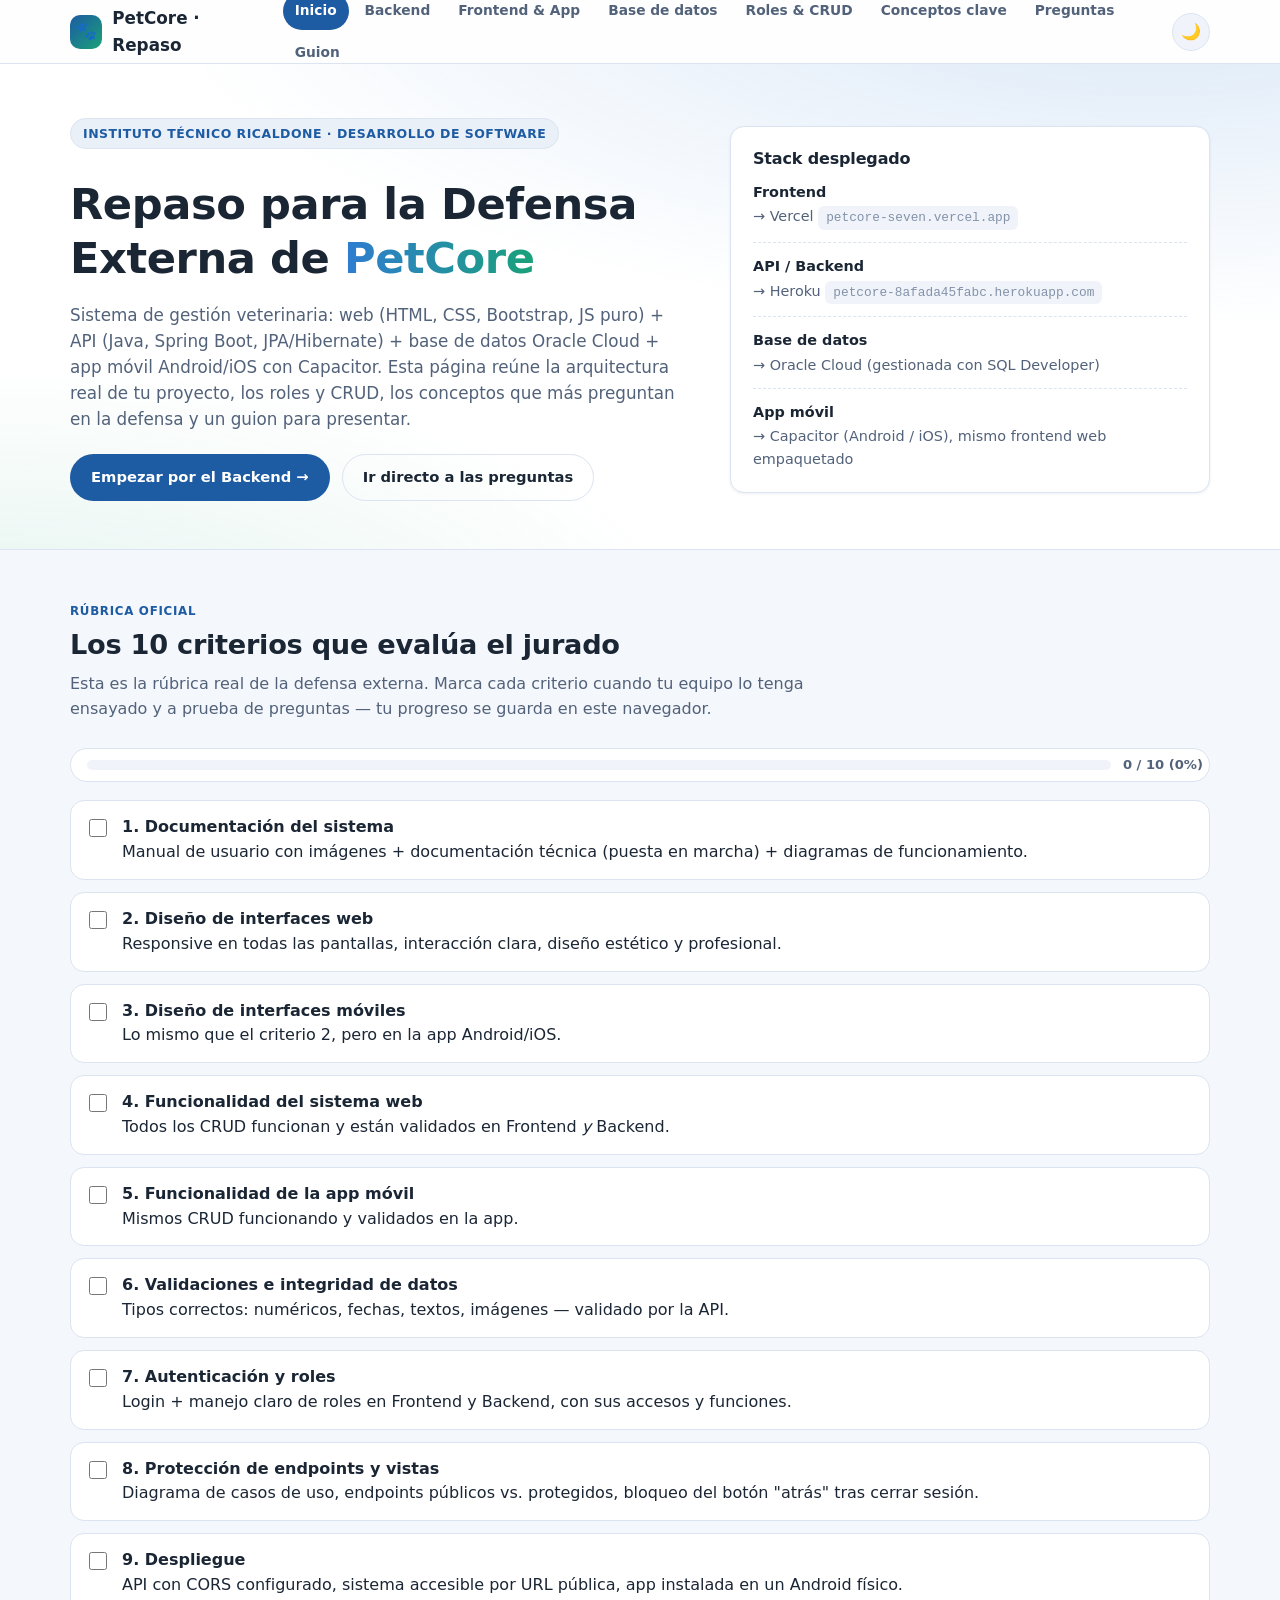
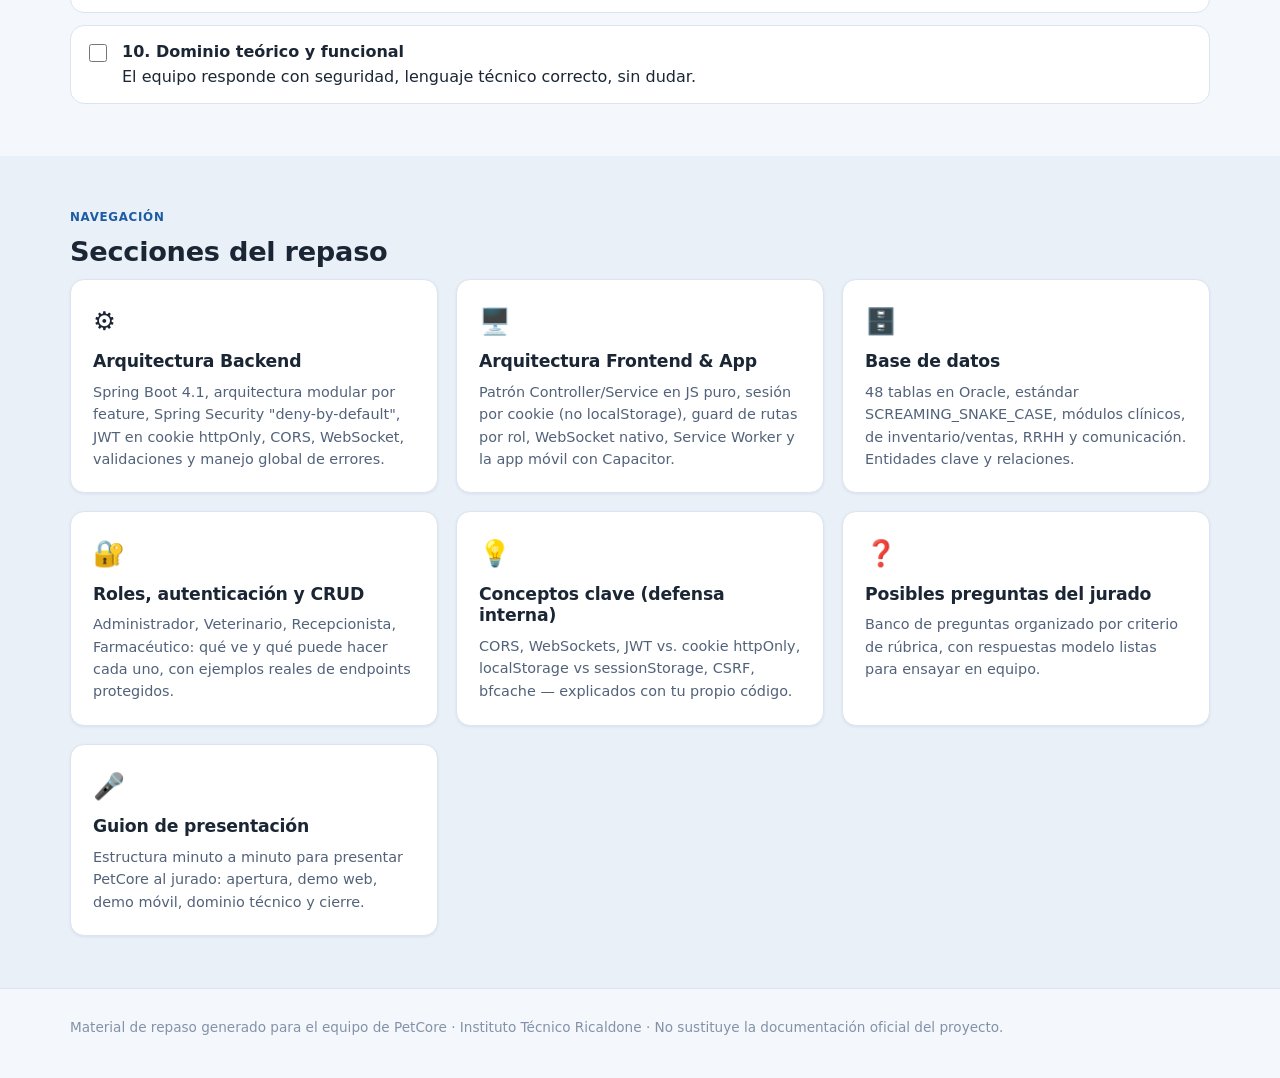
==== index.html @ d3f33282 "se ha creado la pagina para expo" ====
<!DOCTYPE html>
<html lang="es">
<head>
<meta charset="UTF-8">
<meta name="viewport" content="width=device-width, initial-scale=1.0">
<title>PetCore · Repaso Defensa Externa</title>
<meta name="description" content="Material de repaso para la defensa externa del sistema PetCore: arquitectura, roles, CRUD, conceptos clave y guion de presentación.">
<link rel="stylesheet" href="css/base.css">
<link rel="stylesheet" href="css/style_index.css">
</head>
<body>

<nav class="nav">
  <div class="nav__inner">
    <a href="index.html" class="nav__marca"><span class="nav__logo">🐾</span> PetCore · Repaso</a>
    <button class="nav__toggle" data-nav-toggle aria-label="Abrir menú" aria-expanded="false">☰</button>
    <ul class="nav__links" data-nav-links>
      <li><a href="index.html">Inicio</a></li>
      <li><a href="arquitectura-backend.html">Backend</a></li>
      <li><a href="arquitectura-frontend.html">Frontend &amp; App</a></li>
      <li><a href="base-datos.html">Base de datos</a></li>
      <li><a href="roles-permisos.html">Roles &amp; CRUD</a></li>
      <li><a href="conceptos-clave.html">Conceptos clave</a></li>
      <li><a href="preguntas-defensa.html">Preguntas</a></li>
      <li><a href="guion-presentacion.html">Guion</a></li>
    </ul>
    <button class="nav__tema" data-tema-toggle aria-label="Cambiar tema">🌙</button>
  </div>
</nav>

<header class="hero-index">
  <div class="contenedor hero-index__grid">
    <div>
      <span class="hero-pagina__kicker">Instituto Técnico Ricaldone · Desarrollo de Software</span>
      <h1>Repaso para la Defensa Externa de <span class="resalte">PetCore</span></h1>
      <p>Sistema de gestión veterinaria: web (HTML, CSS, Bootstrap, JS puro) + API (Java, Spring Boot, JPA/Hibernate) + base de datos Oracle Cloud + app móvil Android/iOS con Capacitor. Esta página reúne la arquitectura real de tu proyecto, los roles y CRUD, los conceptos que más preguntan en la defensa y un guion para presentar.</p>
      <div class="hero-index__botones">
        <a href="arquitectura-backend.html" class="btn btn-primario">Empezar por el Backend →</a>
        <a href="preguntas-defensa.html" class="btn btn-fantasma">Ir directo a las preguntas</a>
      </div>
    </div>
    <div class="tarjeta hero-index__stack">
      <h3>Stack desplegado</h3>
      <ul class="lista-stack">
        <li><strong>Frontend</strong> → Vercel <span class="archivo-ref">petcore-seven.vercel.app</span></li>
        <li><strong>API / Backend</strong> → Heroku <span class="archivo-ref">petcore-8afada45fabc.herokuapp.com</span></li>
        <li><strong>Base de datos</strong> → Oracle Cloud (gestionada con SQL Developer)</li>
        <li><strong>App móvil</strong> → Capacitor (Android / iOS), mismo frontend web empaquetado</li>
      </ul>
    </div>
  </div>
</header>

<section class="seccion">
  <div class="contenedor">
    <p class="etiqueta-seccion">Rúbrica oficial</p>
    <h2 class="titulo-seccion">Los 10 criterios que evalúa el jurado</h2>
    <p class="sub-seccion">Esta es la rúbrica real de la defensa externa. Marca cada criterio cuando tu equipo lo tenga ensayado y a prueba de preguntas — tu progreso se guarda en este navegador.</p>

    <div data-checklist-id="rubrica">
      <div class="progreso-wrap" style="margin-bottom:18px;">
        <div class="progreso-barra"><div class="progreso-relleno" data-progreso-barra></div></div>
        <span class="progreso-texto" data-progreso-texto>0 / 10</span>
      </div>

      <div class="rejilla" style="gap:12px;">
        <label class="check-item"><input type="checkbox" data-key="doc"><span><strong>1. Documentación del sistema</strong><br>Manual de usuario con imágenes + documentación técnica (puesta en marcha) + diagramas de funcionamiento.</span></label>
        <label class="check-item"><input type="checkbox" data-key="ui-web"><span><strong>2. Diseño de interfaces web</strong><br>Responsive en todas las pantallas, interacción clara, diseño estético y profesional.</span></label>
        <label class="check-item"><input type="checkbox" data-key="ui-movil"><span><strong>3. Diseño de interfaces móviles</strong><br>Lo mismo que el criterio 2, pero en la app Android/iOS.</span></label>
        <label class="check-item"><input type="checkbox" data-key="crud-web"><span><strong>4. Funcionalidad del sistema web</strong><br>Todos los CRUD funcionan y están validados en Frontend <em>y</em> Backend.</span></label>
        <label class="check-item"><input type="checkbox" data-key="crud-movil"><span><strong>5. Funcionalidad de la app móvil</strong><br>Mismos CRUD funcionando y validados en la app.</span></label>
        <label class="check-item"><input type="checkbox" data-key="validaciones"><span><strong>6. Validaciones e integridad de datos</strong><br>Tipos correctos: numéricos, fechas, textos, imágenes — validado por la API.</span></label>
        <label class="check-item"><input type="checkbox" data-key="auth-roles"><span><strong>7. Autenticación y roles</strong><br>Login + manejo claro de roles en Frontend y Backend, con sus accesos y funciones.</span></label>
        <label class="check-item"><input type="checkbox" data-key="endpoints"><span><strong>8. Protección de endpoints y vistas</strong><br>Diagrama de casos de uso, endpoints públicos vs. protegidos, bloqueo del botón "atrás" tras cerrar sesión.</span></label>
        <label class="check-item"><input type="checkbox" data-key="despliegue"><span><strong>9. Despliegue</strong><br>API con CORS configurado, sistema accesible por URL pública, app instalada en un Android físico.</span></label>
        <label class="check-item"><input type="checkbox" data-key="dominio"><span><strong>10. Dominio teórico y funcional</strong><br>El equipo responde con seguridad, lenguaje técnico correcto, sin dudar.</span></label>
      </div>
    </div>
  </div>
</section>

<section class="seccion seccion--alt">
  <div class="contenedor">
    <p class="etiqueta-seccion">Navegación</p>
    <h2 class="titulo-seccion">Secciones del repaso</h2>
    <div class="rejilla rejilla--3" style="margin-top:10px;">

      <a class="tarjeta tarjeta-link" href="arquitectura-backend.html">
        <span class="tarjeta-link__icono">⚙️</span>
        <h3>Arquitectura Backend</h3>
        <p>Spring Boot 4.1, arquitectura modular por feature, Spring Security "deny-by-default", JWT en cookie httpOnly, CORS, WebSocket, validaciones y manejo global de errores.</p>
      </a>

      <a class="tarjeta tarjeta-link" href="arquitectura-frontend.html">
        <span class="tarjeta-link__icono">🖥️</span>
        <h3>Arquitectura Frontend &amp; App</h3>
        <p>Patrón Controller/Service en JS puro, sesión por cookie (no localStorage), guard de rutas por rol, WebSocket nativo, Service Worker y la app móvil con Capacitor.</p>
      </a>

      <a class="tarjeta tarjeta-link" href="base-datos.html">
        <span class="tarjeta-link__icono">🗄️</span>
        <h3>Base de datos</h3>
        <p>48 tablas en Oracle, estándar SCREAMING_SNAKE_CASE, módulos clínicos, de inventario/ventas, RRHH y comunicación. Entidades clave y relaciones.</p>
      </a>

      <a class="tarjeta tarjeta-link" href="roles-permisos.html">
        <span class="tarjeta-link__icono">🔐</span>
        <h3>Roles, autenticación y CRUD</h3>
        <p>Administrador, Veterinario, Recepcionista, Farmacéutico: qué ve y qué puede hacer cada uno, con ejemplos reales de endpoints protegidos.</p>
      </a>

      <a class="tarjeta tarjeta-link" href="conceptos-clave.html">
        <span class="tarjeta-link__icono">💡</span>
        <h3>Conceptos clave (defensa interna)</h3>
        <p>CORS, WebSockets, JWT vs. cookie httpOnly, localStorage vs sessionStorage, CSRF, bfcache — explicados con tu propio código.</p>
      </a>

      <a class="tarjeta tarjeta-link" href="preguntas-defensa.html">
        <span class="tarjeta-link__icono">❓</span>
        <h3>Posibles preguntas del jurado</h3>
        <p>Banco de preguntas organizado por criterio de rúbrica, con respuestas modelo listas para ensayar en equipo.</p>
      </a>

      <a class="tarjeta tarjeta-link" href="guion-presentacion.html">
        <span class="tarjeta-link__icono">🎤</span>
        <h3>Guion de presentación</h3>
        <p>Estructura minuto a minuto para presentar PetCore al jurado: apertura, demo web, demo móvil, dominio técnico y cierre.</p>
      </a>

    </div>
  </div>
</section>

<footer class="pie">
  <div class="contenedor">
    Material de repaso generado para el equipo de PetCore · Instituto Técnico Ricaldone · No sustituye la documentación oficial del proyecto.
  </div>
</footer>

<button class="volver-arriba" data-volver-arriba aria-label="Volver arriba">↑</button>

<script src="js/base.js"></script>
<script src="js/script_index.js"></script>
</body>
</html>
---- css/base.css ----
/* ============================================================
   PetCore - Repaso Defensa Externa
   base.css -> variables globales, reset, navbar, footer, utilidades
   compartidas por todas las paginas del sitio de repaso.
   ============================================================ */

:root{
  --azul-900:#0b2340;
  --azul-800:#0f3460;
  --azul-700:#15467f;
  --azul-600:#1d5ba3;
  --azul-500:#2f7cd1;
  --azul-400:#5a9fe6;
  --verde-500:#1aa179;
  --verde-600:#14805f;
  --ambar-500:#d99a1b;
  --rojo-500:#d64545;
  --morado-500:#7c5cd6;

  --bg:#f4f7fb;
  --bg-alt:#eaf0f8;
  --surface:#ffffff;
  --surface-2:#f0f4fa;
  --borde:#dbe4f0;
  --texto:#1b2635;
  --texto-suave:#52627a;
  --texto-tenue:#8392a8;

  --radio-sm:8px;
  --radio-md:14px;
  --radio-lg:20px;
  --sombra-sm:0 1px 3px rgba(15,52,96,.08);
  --sombra-md:0 6px 20px rgba(15,52,96,.10);
  --sombra-lg:0 14px 40px rgba(15,52,96,.16);

  --fuente: "Segoe UI", system-ui, -apple-system, Roboto, Helvetica, Arial, sans-serif;
  --fuente-mono: "Cascadia Code", "Fira Code", Consolas, "Courier New", monospace;

  --nav-h:64px;
  color-scheme: light;
}

@media (prefers-color-scheme: dark){
  :root:not([data-theme="light"]){
    --bg:#0c1626;
    --bg-alt:#0f1c30;
    --surface:#121f33;
    --surface-2:#17273e;
    --borde:#223250;
    --texto:#e7edf7;
    --texto-suave:#aab8cc;
    --texto-tenue:#7c8aa3;
    --sombra-sm:0 1px 3px rgba(0,0,0,.35);
    --sombra-md:0 6px 20px rgba(0,0,0,.4);
    --sombra-lg:0 14px 40px rgba(0,0,0,.5);
    color-scheme: dark;
  }
}
:root[data-theme="dark"]{
  --bg:#0c1626;
  --bg-alt:#0f1c30;
  --surface:#121f33;
  --surface-2:#17273e;
  --borde:#223250;
  --texto:#e7edf7;
  --texto-suave:#aab8cc;
  --texto-tenue:#7c8aa3;
  --sombra-sm:0 1px 3px rgba(0,0,0,.35);
  --sombra-md:0 6px 20px rgba(0,0,0,.4);
  --sombra-lg:0 14px 40px rgba(0,0,0,.5);
  color-scheme: dark;
}

*,*::before,*::after{ box-sizing:border-box; }
html{ scroll-behavior:smooth; }
body{
  margin:0;
  font-family:var(--fuente);
  background:var(--bg);
  color:var(--texto);
  line-height:1.55;
  -webkit-font-smoothing:antialiased;
}
img{ max-width:100%; display:block; }
a{ color:var(--azul-500); text-decoration:none; }
a:hover{ text-decoration:underline; }
h1,h2,h3,h4{ line-height:1.25; font-weight:700; letter-spacing:-.01em; }
code, pre, .mono{ font-family:var(--fuente-mono); }
code{
  background:var(--surface-2);
  border:1px solid var(--borde);
  border-radius:5px;
  padding:.1em .4em;
  font-size:.86em;
  color:var(--azul-700);
}
:root[data-theme="dark"] code, .pref-dark code{ color:var(--azul-400); }
pre{
  background:var(--azul-900);
  color:#dceaff;
  border-radius:var(--radio-md);
  padding:16px 18px;
  overflow-x:auto;
  box-shadow:var(--sombra-sm);
}
pre code{ background:none; border:none; color:inherit; padding:0; }

/* ---------- Layout contenedor ---------- */
.contenedor{
  max-width:1180px;
  margin:0 auto;
  padding:0 20px;
}
.seccion{ padding:52px 0; }
.seccion--alt{ background:var(--bg-alt); }

/* ---------- Navbar ---------- */
.nav{
  position:sticky; top:0; z-index:100;
  height:var(--nav-h);
  display:flex; align-items:center;
  background:rgba(255,255,255,.86);
  backdrop-filter:blur(10px);
  border-bottom:1px solid var(--borde);
}
:root[data-theme="dark"] .nav{ background:rgba(12,22,38,.86); }
.nav__inner{
  max-width:1180px; margin:0 auto; width:100%;
  padding:0 20px;
  display:flex; align-items:center; justify-content:space-between;
  gap:16px;
}
.nav__marca{
  display:flex; align-items:center; gap:10px;
  font-weight:800; font-size:1.05rem; color:var(--texto);
}
.nav__marca:hover{ text-decoration:none; }
.nav__logo{
  width:34px; height:34px; border-radius:10px;
  background:linear-gradient(135deg,var(--azul-600),var(--verde-500));
  display:flex; align-items:center; justify-content:center;
  color:#fff; font-size:1.1rem;
}
.nav__links{
  display:flex; gap:4px; flex-wrap:wrap;
  list-style:none; margin:0; padding:0;
}
.nav__links a{
  display:block;
  padding:8px 12px;
  border-radius:999px;
  font-size:.86rem; font-weight:600;
  color:var(--texto-suave);
}
.nav__links a:hover{ background:var(--surface-2); text-decoration:none; color:var(--texto); }
.nav__links a.activa{ background:var(--azul-600); color:#fff; }
.nav__toggle{
  display:none;
  background:var(--surface-2); border:1px solid var(--borde);
  border-radius:8px; width:38px; height:38px;
  align-items:center; justify-content:center; cursor:pointer;
  color:var(--texto);
}
.nav__tema{
  background:var(--surface-2); border:1px solid var(--borde);
  border-radius:999px; width:38px; height:38px; flex:none;
  display:flex; align-items:center; justify-content:center;
  cursor:pointer; font-size:1rem;
}

@media (max-width: 920px){
  .nav__toggle{ display:flex; }
  .nav__links{
    position:fixed; inset:var(--nav-h) 0 auto 0;
    background:var(--surface);
    flex-direction:column; gap:2px;
    padding:10px 16px 18px;
    border-bottom:1px solid var(--borde);
    box-shadow:var(--sombra-md);
    transform:translateY(-8px);
    opacity:0; pointer-events:none;
    transition:opacity .18s ease, transform .18s ease;
    max-height:70vh; overflow-y:auto;
  }
  .nav__links.abierta{ opacity:1; pointer-events:auto; transform:translateY(0); }
  .nav__links a{ padding:10px 12px; }
}

/* ---------- Hero generico de pagina interior ---------- */
.hero-pagina{
  padding:38px 0 28px;
  border-bottom:1px solid var(--borde);
  background:
    radial-gradient(900px 300px at 85% -10%, rgba(47,124,209,.14), transparent),
    var(--surface);
}
.hero-pagina__kicker{
  display:inline-flex; align-items:center; gap:8px;
  font-size:.78rem; font-weight:700; letter-spacing:.04em; text-transform:uppercase;
  color:var(--azul-600);
  background:var(--bg-alt);
  border:1px solid var(--borde);
  padding:5px 12px; border-radius:999px;
  margin-bottom:14px;
}
.hero-pagina h1{ font-size:clamp(1.6rem,3.4vw,2.3rem); margin:0 0 10px; }
.hero-pagina p{ color:var(--texto-suave); max-width:70ch; margin:0; font-size:1.02rem; }

/* ---------- Tarjetas ---------- */
.tarjeta{
  background:var(--surface);
  border:1px solid var(--borde);
  border-radius:var(--radio-md);
  box-shadow:var(--sombra-sm);
  padding:22px;
}
.rejilla{ display:grid; gap:18px; }
.rejilla--2{ grid-template-columns:repeat(2,1fr); }
.rejilla--3{ grid-template-columns:repeat(3,1fr); }
.rejilla--4{ grid-template-columns:repeat(4,1fr); }
@media (max-width:900px){ .rejilla--3,.rejilla--4{ grid-template-columns:repeat(2,1fr); } }
@media (max-width:640px){ .rejilla--2,.rejilla--3,.rejilla--4{ grid-template-columns:1fr; } }

/* ---------- Etiquetas de rol ---------- */
.rol-chip{
  display:inline-flex; align-items:center; gap:6px;
  font-size:.74rem; font-weight:700;
  padding:4px 10px; border-radius:999px;
  border:1px solid transparent;
}
.rol-admin{ background:#fdeee0; color:#9a4d0a; }
.rol-vet{ background:#e2f3ea; color:#116a44; }
.rol-recep{ background:#e6eefc; color:#1d4ea3; }
.rol-farm{ background:#f2e9fb; color:#6632a8; }
:root[data-theme="dark"] .rol-admin{ background:#3a2510; color:#ffbf86; }
:root[data-theme="dark"] .rol-vet{ background:#0f2f22; color:#7fe0b4; }
:root[data-theme="dark"] .rol-recep{ background:#102a4d; color:#8fb6f5; }
:root[data-theme="dark"] .rol-farm{ background:#2a1948; color:#cda8f5; }

/* ---------- Badges de metodo HTTP ---------- */
.http{
  font-family:var(--fuente-mono); font-size:.72rem; font-weight:700;
  padding:2px 7px; border-radius:5px; color:#fff; letter-spacing:.02em;
}
.http-get{ background:#2f7cd1; }
.http-post{ background:#1aa179; }
.http-put{ background:#d99a1b; }
.http-patch{ background:#9a67e8; }
.http-delete{ background:#d64545; }

/* ---------- Botones ---------- */
.btn{
  display:inline-flex; align-items:center; gap:8px;
  padding:11px 20px; border-radius:999px;
  font-weight:700; font-size:.92rem;
  border:1px solid transparent; cursor:pointer;
}
.btn-primario{ background:var(--azul-600); color:#fff; }
.btn-primario:hover{ background:var(--azul-700); text-decoration:none; }
.btn-fantasma{ background:transparent; border-color:var(--borde); color:var(--texto); }
.btn-fantasma:hover{ background:var(--surface-2); text-decoration:none; }

/* ---------- Acordeon reutilizable (preguntas) ---------- */
.acordeon{ display:flex; flex-direction:column; gap:10px; }
.acordeon__item{
  border:1px solid var(--borde);
  border-radius:var(--radio-md);
  background:var(--surface);
  overflow:hidden;
}
.acordeon__pregunta{
  width:100%; text-align:left;
  display:flex; align-items:center; justify-content:space-between; gap:14px;
  padding:16px 18px;
  background:none; border:none; cursor:pointer;
  font-weight:700; font-size:.98rem; color:var(--texto);
}
.acordeon__pregunta:hover{ background:var(--surface-2); }
.acordeon__icono{
  flex:none; width:26px; height:26px; border-radius:50%;
  background:var(--surface-2); border:1px solid var(--borde);
  display:flex; align-items:center; justify-content:center;
  font-weight:800; color:var(--azul-600);
  transition:transform .2s ease;
}
.acordeon__item.abierto .acordeon__icono{ transform:rotate(45deg); }
.acordeon__respuesta{
  max-height:0; overflow:hidden;
  transition:max-height .25s ease;
  padding:0 18px;
  color:var(--texto-suave);
}
.acordeon__respuesta > div{ padding:0 0 18px; }
.acordeon__item.abierto .acordeon__respuesta{ max-height:900px; }

/* ---------- Checklist de progreso (rubrica) ---------- */
.check-item{
  display:flex; gap:12px; align-items:flex-start;
  padding:14px; border:1px solid var(--borde); border-radius:var(--radio-md);
  background:var(--surface);
}
.check-item input{ margin-top:4px; width:18px; height:18px; accent-color:var(--verde-500); flex:none; }
.check-item.marcado{ border-color:var(--verde-500); background:rgba(26,161,121,.06); }

/* ---------- Barra de progreso ---------- */
.progreso-wrap{
  display:flex; align-items:center; gap:12px;
  background:var(--surface); border:1px solid var(--borde);
  border-radius:999px; padding:6px 6px 6px 16px;
}
.progreso-barra{ flex:1; height:10px; border-radius:999px; background:var(--surface-2); overflow:hidden; }
.progreso-relleno{ height:100%; width:0%; background:linear-gradient(90deg,var(--azul-500),var(--verde-500)); transition:width .3s ease; }
.progreso-texto{ font-size:.82rem; font-weight:700; color:var(--texto-suave); white-space:nowrap; }

/* ---------- Tablas ---------- */
.tabla-wrap{ overflow-x:auto; border:1px solid var(--borde); border-radius:var(--radio-md); }
table{ width:100%; border-collapse:collapse; font-size:.9rem; min-width:560px; }
th,td{ padding:10px 14px; text-align:left; border-bottom:1px solid var(--borde); vertical-align:top; }
thead th{ background:var(--surface-2); font-size:.76rem; text-transform:uppercase; letter-spacing:.03em; color:var(--texto-suave); }
tbody tr:last-child td{ border-bottom:none; }
tbody tr:hover{ background:var(--surface-2); }

/* ---------- Timeline (guion) ---------- */
.timeline{ position:relative; margin-left:14px; padding-left:28px; border-left:2px solid var(--borde); }
.timeline__paso{ position:relative; padding-bottom:28px; }
.timeline__paso:last-child{ padding-bottom:0; }
.timeline__punto{
  position:absolute; left:-37px; top:2px;
  width:18px; height:18px; border-radius:50%;
  background:var(--azul-600); border:3px solid var(--surface);
  box-shadow:0 0 0 2px var(--azul-600);
}

/* ---------- Footer ---------- */
.pie{
  border-top:1px solid var(--borde);
  padding:28px 0 40px;
  color:var(--texto-tenue); font-size:.85rem;
}
.pie a{ color:var(--texto-suave); }

/* ---------- Utilidades ---------- */
.etiqueta-seccion{
  font-size:.74rem; font-weight:800; letter-spacing:.06em; text-transform:uppercase;
  color:var(--azul-600); margin:0 0 8px;
}
.titulo-seccion{ margin:0 0 10px; font-size:clamp(1.3rem,2.6vw,1.7rem); }
.sub-seccion{ color:var(--texto-suave); margin:0 0 26px; max-width:75ch; }
.nota{
  border-left:4px solid var(--azul-500); background:var(--surface-2);
  padding:12px 16px; border-radius:0 var(--radio-sm) var(--radio-sm) 0; font-size:.9rem;
}
.nota--alerta{ border-color:var(--rojo-500); }
.nota--exito{ border-color:var(--verde-500); }
.nota--ambar{ border-color:var(--ambar-500); }
.archivo-ref{
  font-family:var(--fuente-mono); font-size:.8rem;
  color:var(--texto-tenue); background:var(--surface-2);
  padding:2px 8px; border-radius:6px; display:inline-block;
}
.volver-arriba{
  position:fixed; right:18px; bottom:18px; z-index:60;
  width:42px; height:42px; border-radius:50%;
  background:var(--azul-600); color:#fff; border:none; cursor:pointer;
  box-shadow:var(--sombra-md); font-size:1.1rem;
  opacity:0; pointer-events:none; transform:translateY(10px);
  transition:opacity .2s ease, transform .2s ease;
}
.volver-arriba.visible{ opacity:1; pointer-events:auto; transform:translateY(0); }
---- css/style_index.css ----
/* style_index.css -> estilos exclusivos de index.html */

.hero-index{
  padding:54px 0 48px;
  background:
    radial-gradient(1000px 360px at 90% -20%, rgba(47,124,209,.18), transparent),
    radial-gradient(700px 280px at 0% 120%, rgba(26,161,121,.12), transparent),
    var(--surface);
  border-bottom:1px solid var(--borde);
}
.hero-index__grid{
  display:grid;
  grid-template-columns:1.3fr 1fr;
  gap:36px;
  align-items:center;
}
@media (max-width:900px){ .hero-index__grid{ grid-template-columns:1fr; } }

.hero-index h1{
  font-size:clamp(1.9rem,4vw,2.7rem);
  margin:14px 0 14px;
}
.resalte{
  background:linear-gradient(90deg,var(--azul-500),var(--verde-500));
  -webkit-background-clip:text; background-clip:text; color:transparent;
}
.hero-index p{ color:var(--texto-suave); font-size:1.05rem; max-width:62ch; }
.hero-index__botones{ display:flex; gap:12px; margin-top:22px; flex-wrap:wrap; }

.hero-index__stack h3{ margin:0 0 12px; font-size:1rem; }
.lista-stack{ list-style:none; margin:0; padding:0; display:flex; flex-direction:column; gap:12px; }
.lista-stack li{ font-size:.9rem; color:var(--texto-suave); border-top:1px dashed var(--borde); padding-top:12px; }
.lista-stack li:first-child{ border-top:none; padding-top:0; }
.lista-stack strong{ color:var(--texto); display:block; margin-bottom:2px; }

.tarjeta-link{
  display:block; color:inherit; transition:transform .15s ease, box-shadow .15s ease, border-color .15s ease;
}
.tarjeta-link:hover{
  text-decoration:none; transform:translateY(-3px);
  box-shadow:var(--sombra-md); border-color:var(--azul-400);
}
.tarjeta-link__icono{ font-size:1.6rem; }
.tarjeta-link h3{ margin:10px 0 8px; font-size:1.08rem; }
.tarjeta-link p{ margin:0; color:var(--texto-suave); font-size:.9rem; }
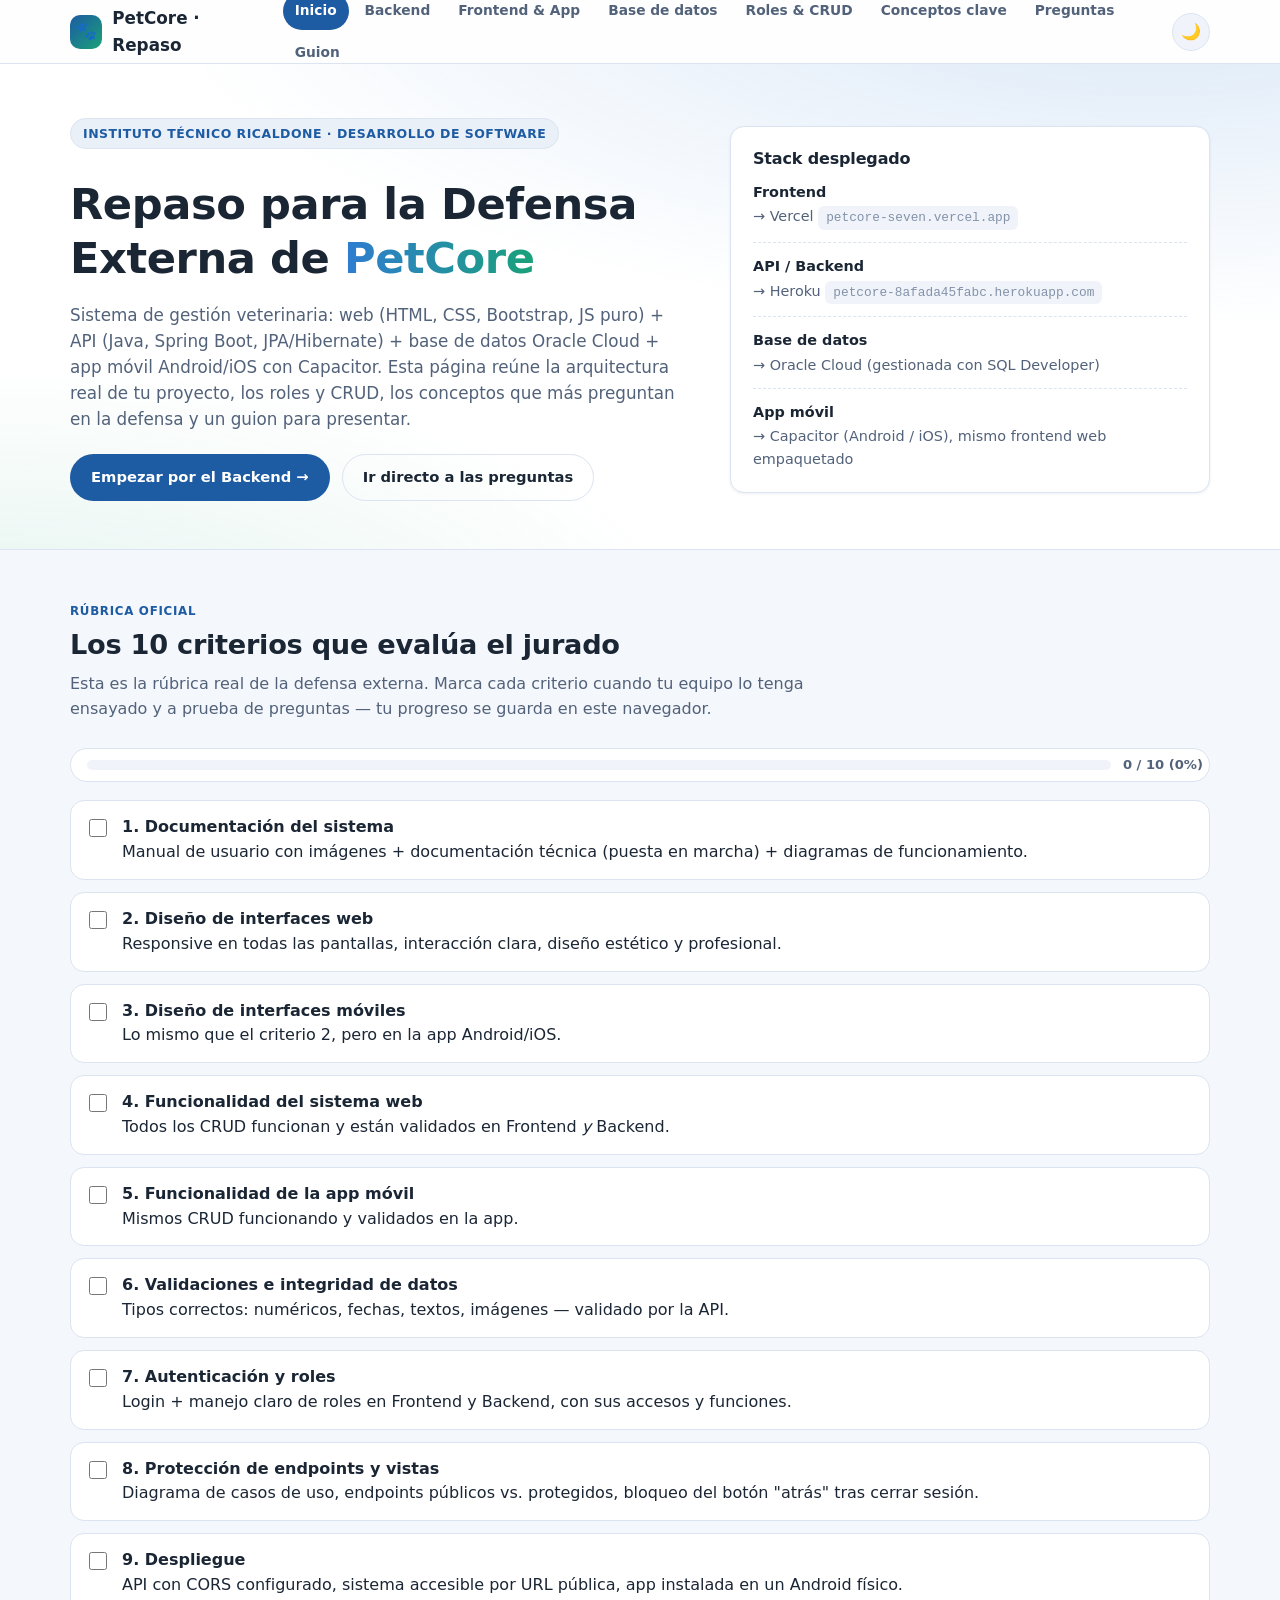
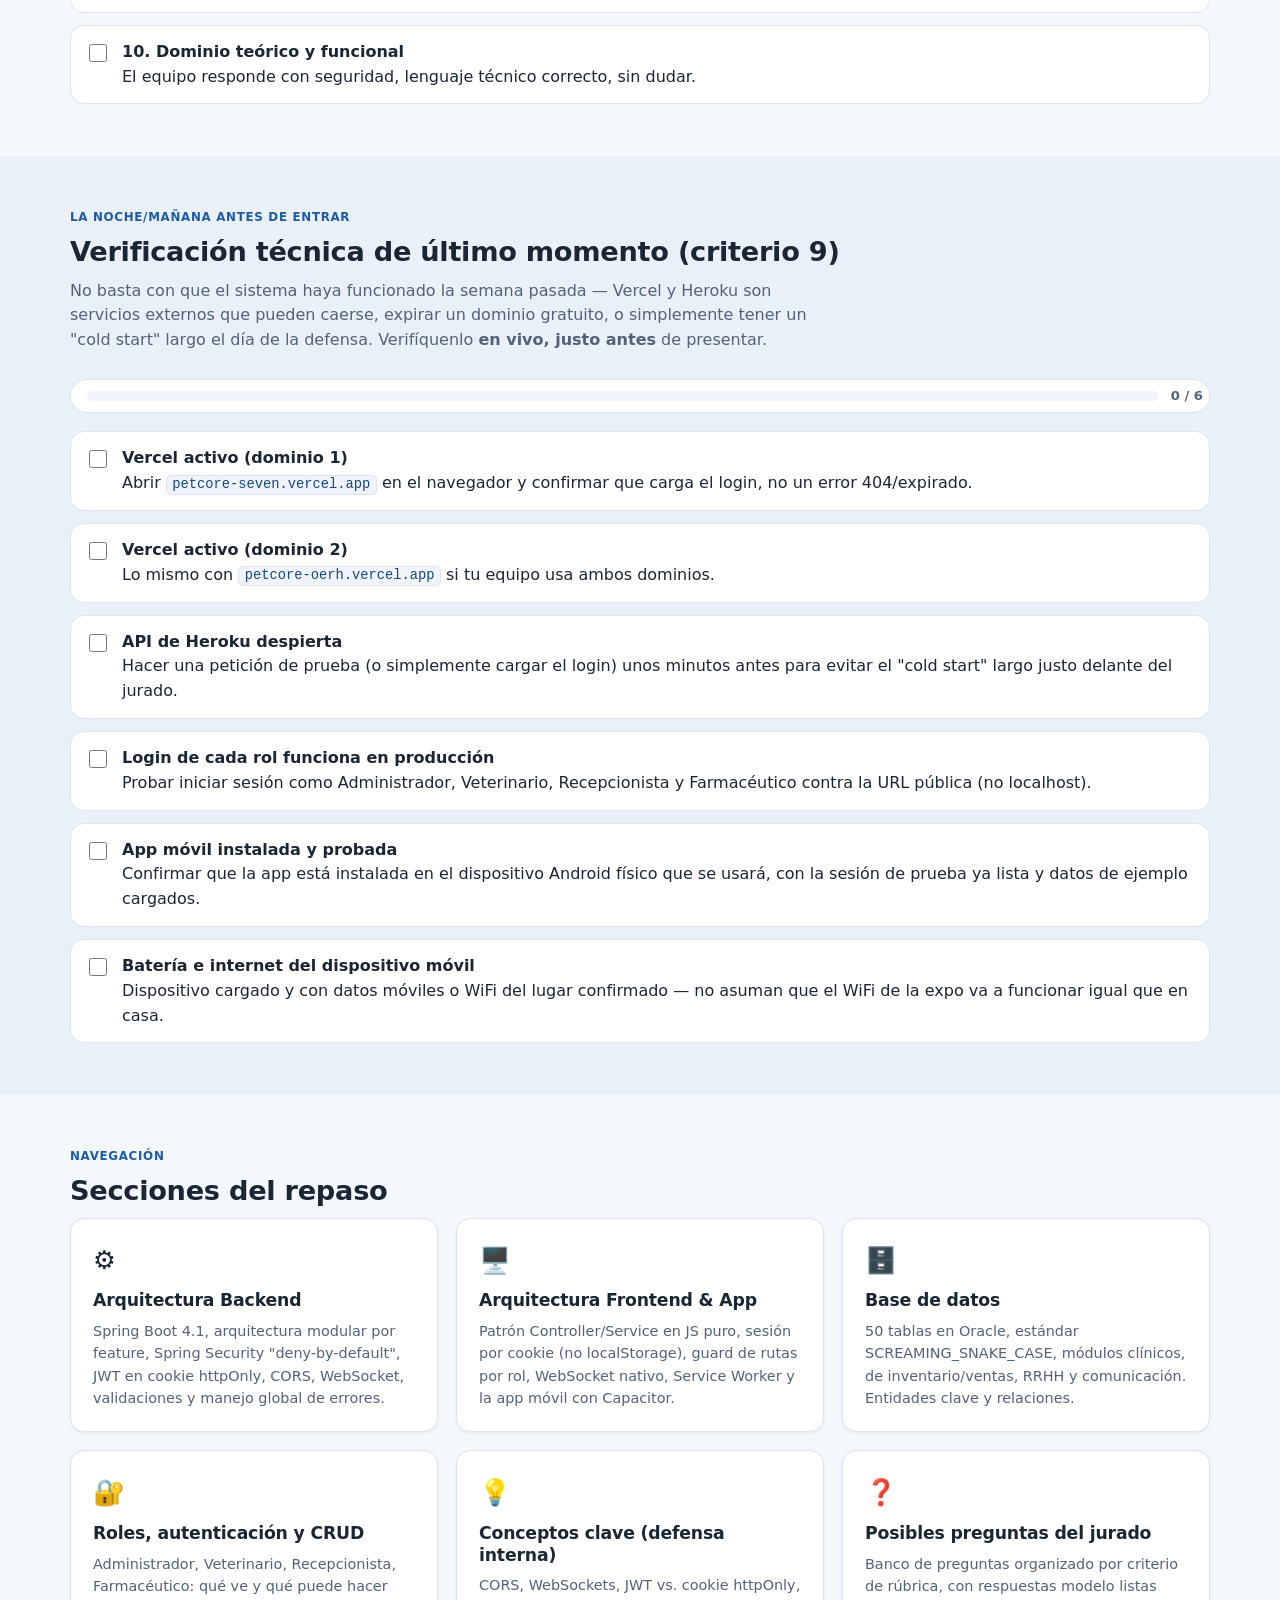
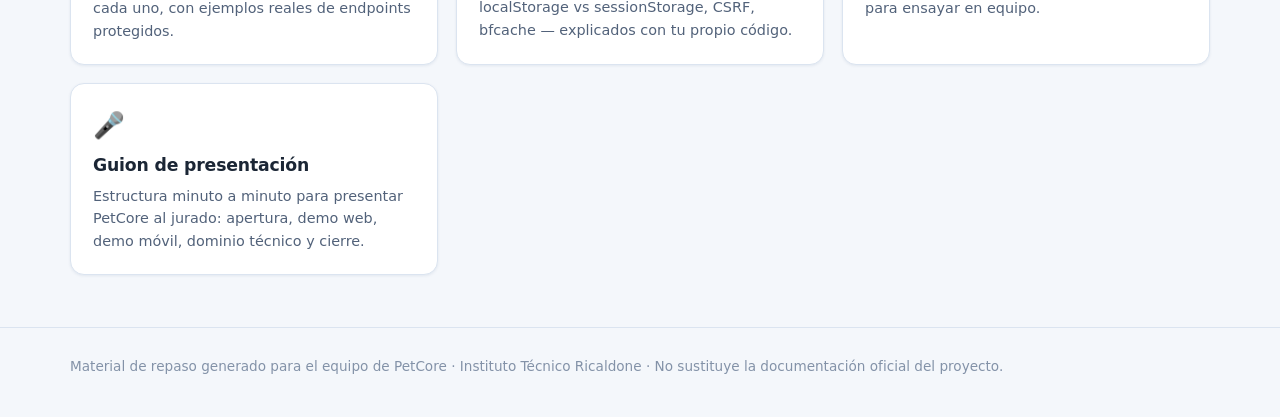
==== commit a85758ae: "se ha hecho cambios en la pagina" ====
--- a/index.html
+++ b/index.html
@@ -79,7 +79,29 @@
   </div>
 </section>
 
-<section class="seccion seccion--alt">
+<section class="seccion seccion--alt" id="verificacion-previa">
+  <div class="contenedor">
+    <p class="etiqueta-seccion">La noche/mañana antes de entrar</p>
+    <h2 class="titulo-seccion">Verificación técnica de último momento (criterio 9)</h2>
+    <p class="sub-seccion">No basta con que el sistema haya funcionado la semana pasada — Vercel y Heroku son servicios externos que pueden caerse, expirar un dominio gratuito, o simplemente tener un "cold start" largo el día de la defensa. Verifíquenlo <strong>en vivo, justo antes</strong> de presentar.</p>
+
+    <div class="progreso-wrap" style="margin-bottom:18px;">
+      <div class="progreso-barra"><div class="progreso-relleno" data-progreso-barra></div></div>
+      <span class="progreso-texto" data-progreso-texto>0 / 6</span>
+    </div>
+
+    <div class="rejilla" data-checklist-id="predefensa" style="gap:12px;">
+      <label class="check-item"><input type="checkbox" data-key="vercel-seven"><span><strong>Vercel activo (dominio 1)</strong><br>Abrir <code>petcore-seven.vercel.app</code> en el navegador y confirmar que carga el login, no un error 404/expirado.</span></label>
+      <label class="check-item"><input type="checkbox" data-key="vercel-oerh"><span><strong>Vercel activo (dominio 2)</strong><br>Lo mismo con <code>petcore-oerh.vercel.app</code> si tu equipo usa ambos dominios.</span></label>
+      <label class="check-item"><input type="checkbox" data-key="heroku-despierto"><span><strong>API de Heroku despierta</strong><br>Hacer una petición de prueba (o simplemente cargar el login) unos minutos antes para evitar el "cold start" largo justo delante del jurado.</span></label>
+      <label class="check-item"><input type="checkbox" data-key="login-roles"><span><strong>Login de cada rol funciona en producción</strong><br>Probar iniciar sesión como Administrador, Veterinario, Recepcionista y Farmacéutico contra la URL pública (no localhost).</span></label>
+      <label class="check-item"><input type="checkbox" data-key="app-instalada"><span><strong>App móvil instalada y probada</strong><br>Confirmar que la app está instalada en el dispositivo Android físico que se usará, con la sesión de prueba ya lista y datos de ejemplo cargados.</span></label>
+      <label class="check-item"><input type="checkbox" data-key="bateria-internet"><span><strong>Batería e internet del dispositivo móvil</strong><br>Dispositivo cargado y con datos móviles o WiFi del lugar confirmado — no asuman que el WiFi de la expo va a funcionar igual que en casa.</span></label>
+    </div>
+  </div>
+</section>
+
+<section class="seccion">
   <div class="contenedor">
     <p class="etiqueta-seccion">Navegación</p>
     <h2 class="titulo-seccion">Secciones del repaso</h2>
@@ -100,7 +122,7 @@
       <a class="tarjeta tarjeta-link" href="base-datos.html">
         <span class="tarjeta-link__icono">🗄️</span>
         <h3>Base de datos</h3>
-        <p>48 tablas en Oracle, estándar SCREAMING_SNAKE_CASE, módulos clínicos, de inventario/ventas, RRHH y comunicación. Entidades clave y relaciones.</p>
+        <p>50 tablas en Oracle, estándar SCREAMING_SNAKE_CASE, módulos clínicos, de inventario/ventas, RRHH y comunicación. Entidades clave y relaciones.</p>
       </a>
 
       <a class="tarjeta tarjeta-link" href="roles-permisos.html">
--- a/css/style_index.css
+++ b/css/style_index.css
@@ -43,3 +43,5 @@
 .tarjeta-link__icono{ font-size:1.6rem; }
 .tarjeta-link h3{ margin:10px 0 8px; font-size:1.08rem; }
 .tarjeta-link p{ margin:0; color:var(--texto-suave); font-size:.9rem; }
+
+#verificacion-previa{ scroll-margin-top: calc(var(--nav-h) + 12px); }
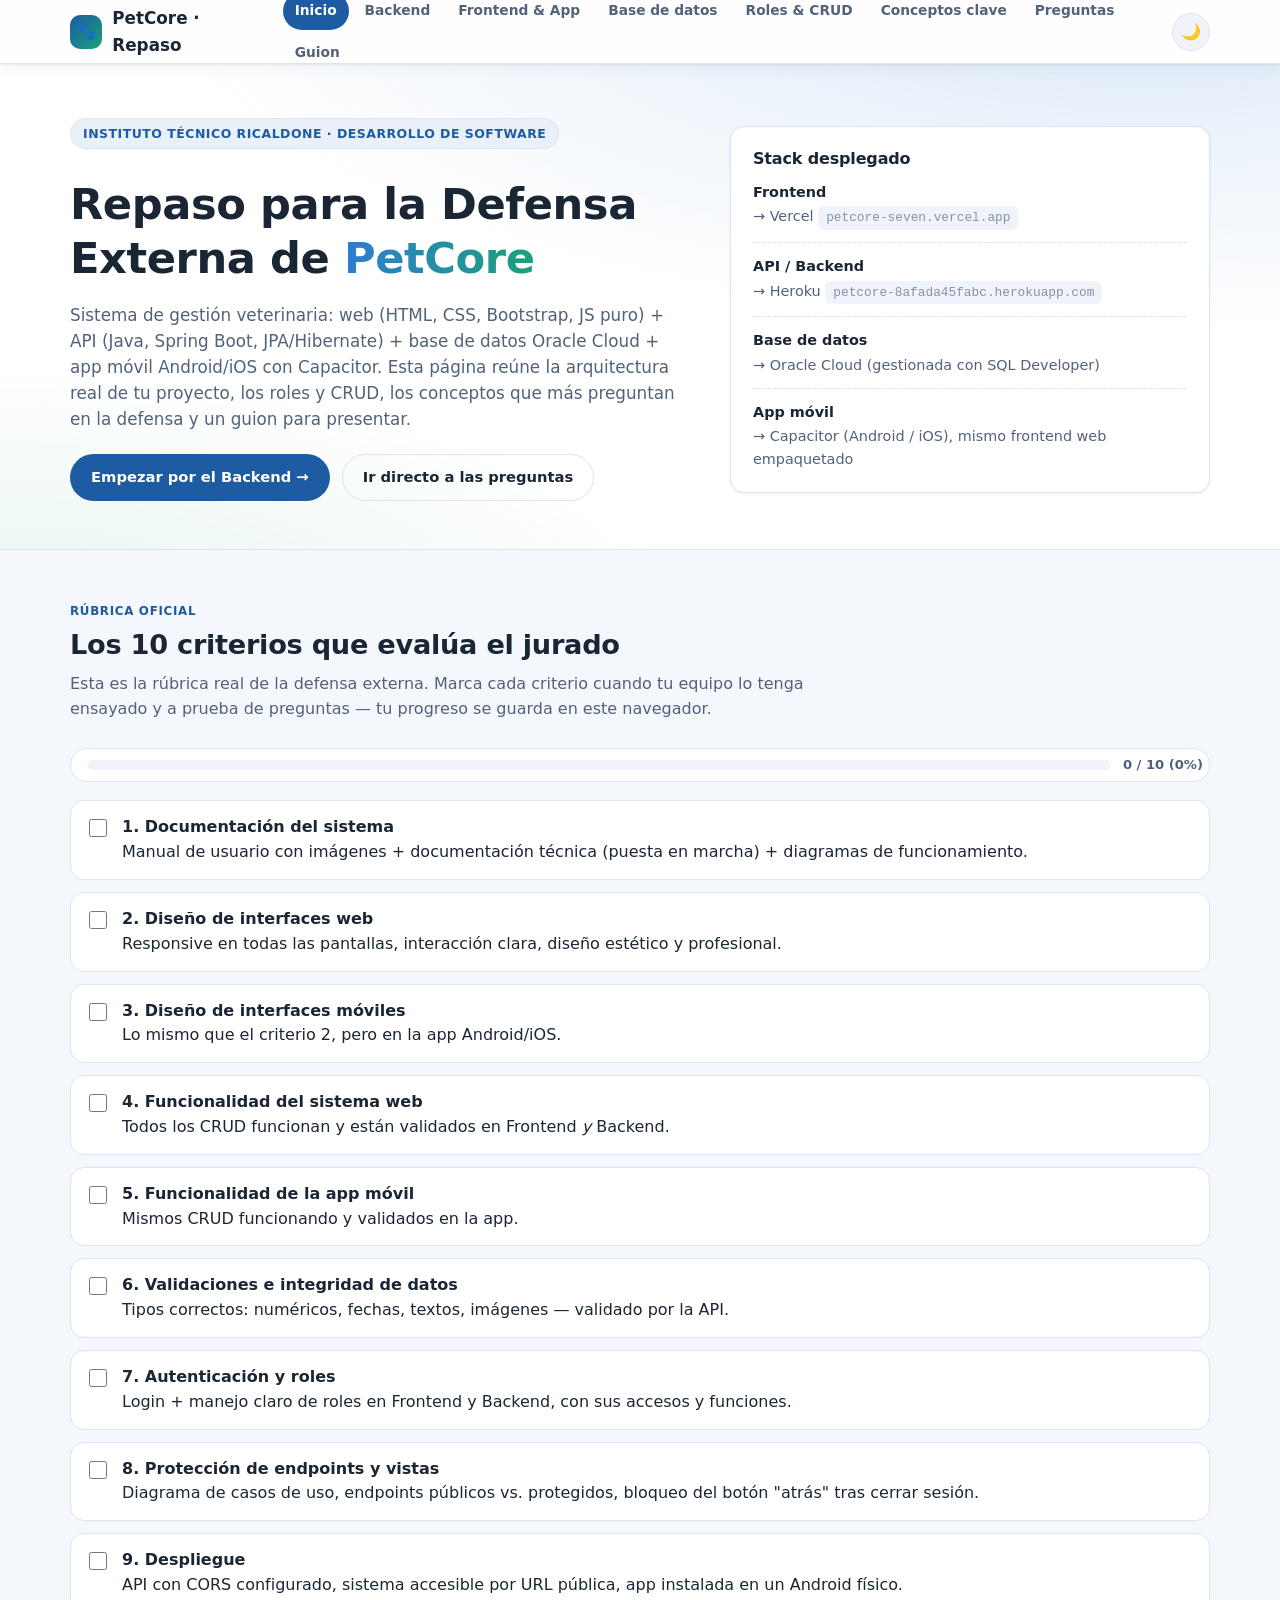
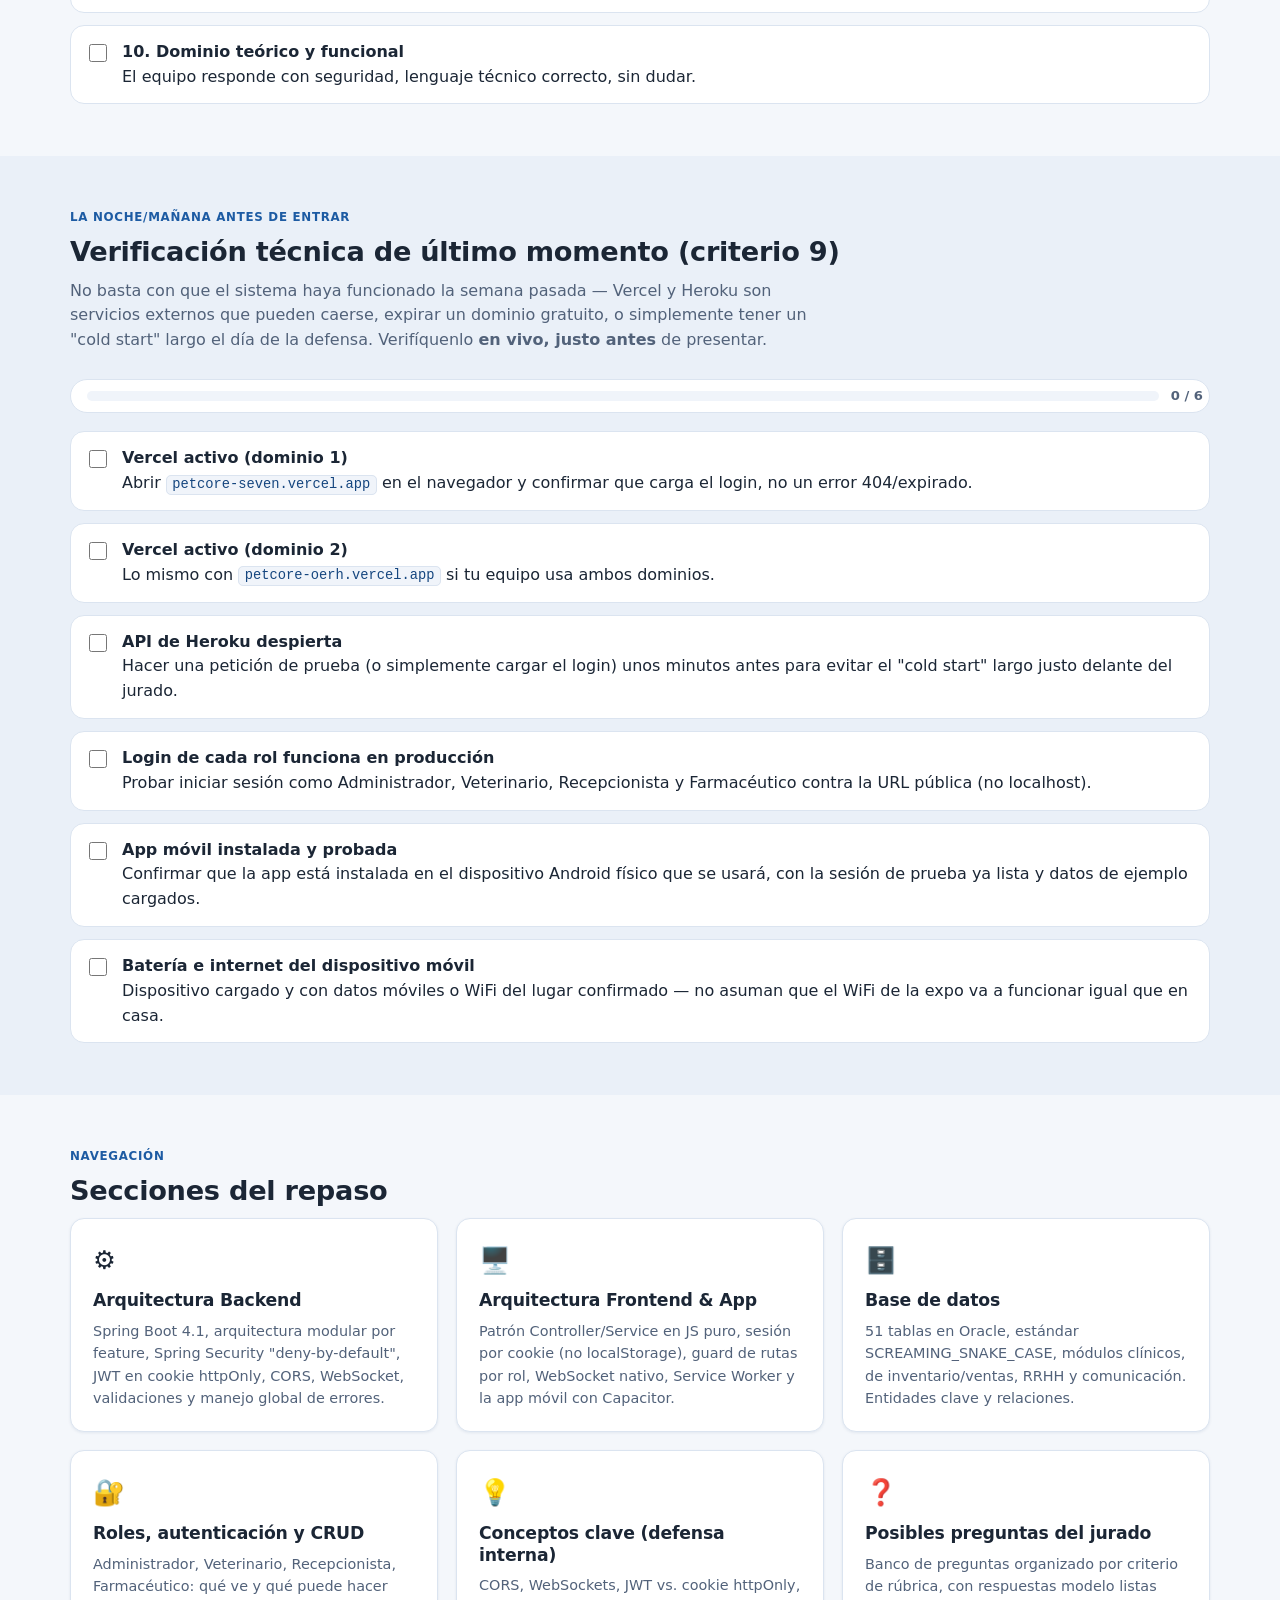
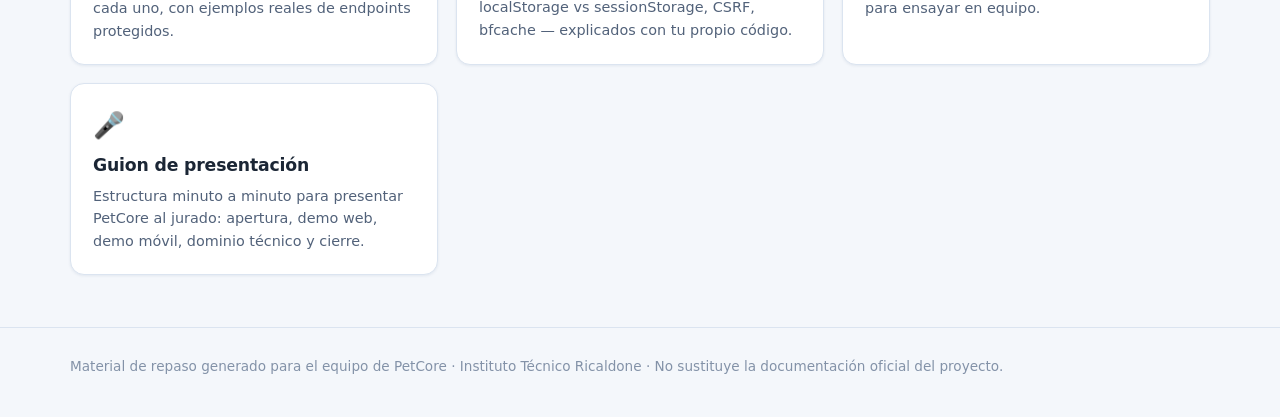
==== commit 4efc1d90: "arreglo de diseño y mas conceptos para la expo" ====
--- a/index.html
+++ b/index.html
@@ -122,7 +122,7 @@
       <a class="tarjeta tarjeta-link" href="base-datos.html">
         <span class="tarjeta-link__icono">🗄️</span>
         <h3>Base de datos</h3>
-        <p>50 tablas en Oracle, estándar SCREAMING_SNAKE_CASE, módulos clínicos, de inventario/ventas, RRHH y comunicación. Entidades clave y relaciones.</p>
+        <p>51 tablas en Oracle, estándar SCREAMING_SNAKE_CASE, módulos clínicos, de inventario/ventas, RRHH y comunicación. Entidades clave y relaciones.</p>
       </a>
 
       <a class="tarjeta tarjeta-link" href="roles-permisos.html">
--- a/css/base.css
+++ b/css/base.css
@@ -122,8 +122,12 @@
   background:rgba(255,255,255,.86);
   backdrop-filter:blur(10px);
   border-bottom:1px solid var(--borde);
-}
-:root[data-theme="dark"] .nav{ background:rgba(12,22,38,.86); }
+  box-shadow:0 1px 0 rgba(0,0,0,.05), 0 4px 16px rgba(15,52,96,.06);
+}
+:root[data-theme="dark"] .nav{
+  background:rgba(12,22,38,.92);
+  box-shadow:0 1px 0 rgba(0,0,0,.4), 0 4px 18px rgba(0,0,0,.35);
+}
 .nav__inner{
   max-width:1180px; margin:0 auto; width:100%;
   padding:0 20px;
@@ -188,11 +192,17 @@
 
 /* ---------- Hero generico de pagina interior ---------- */
 .hero-pagina{
-  padding:38px 0 28px;
+  padding:26px 0 24px;
   border-bottom:1px solid var(--borde);
   background:
     radial-gradient(900px 300px at 85% -10%, rgba(47,124,209,.14), transparent),
     var(--surface);
+}
+:root[data-theme="dark"] .hero-pagina{
+  background:
+    radial-gradient(900px 300px at 85% -10%, rgba(47,124,209,.22), transparent),
+    var(--surface);
+  border-bottom-color:#2a3b5c;
 }
 .hero-pagina__kicker{
   display:inline-flex; align-items:center; gap:8px;
